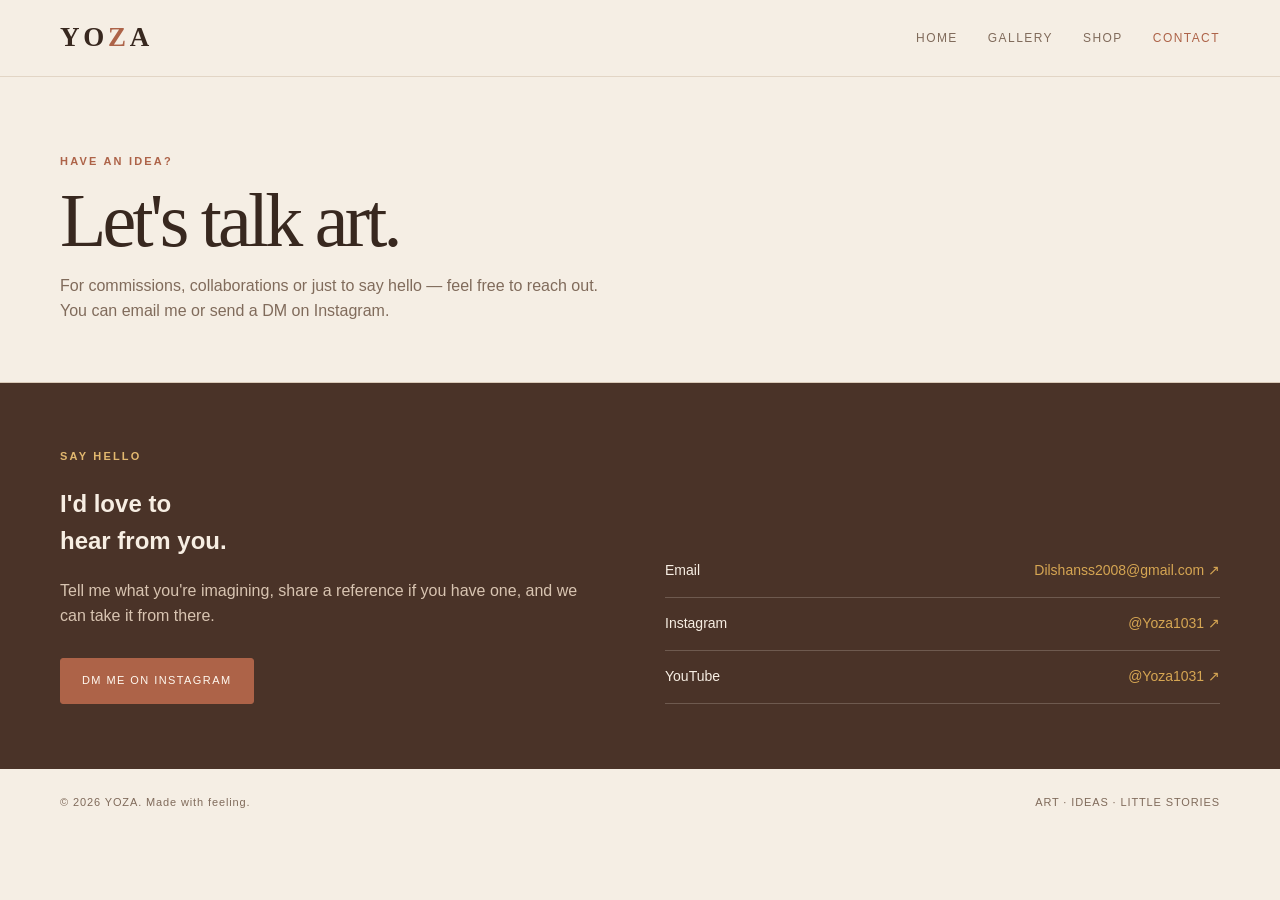
==== contact.html @ f1f0cfca "Add YOZA contact.html page and shared styling" ====
<!doctype html><html lang="en"><head><meta charset="utf-8"><meta name="viewport" content="width=device-width, initial-scale=1"><meta name="theme-color" content="#f5eee4"><meta name="description" content="Contact YOZA for commissions, collaborations and art enquiries."><title>Contact — YOZA</title><link rel="stylesheet" href="style.css"></head><body><header class="topbar"><div class="wrap nav"><a class="logo" href="index.html">YO<span>Z</span>A</a><button class="menu" id="menu" aria-label="Toggle menu">MENU</button><nav class="links" id="links"><a href="index.html">Home</a><a href="gallery.html">Gallery</a><a href="shop.html">Shop</a><a href="contact.html" aria-current="page">Contact</a></nav></div></header><main><section class="page-hero"><div class="wrap"><div class="eyebrow">Have an idea?</div><h1>Let's talk art.</h1><p>For commissions, collaborations or just to say hello — feel free to reach out. You can email me or send a DM on Instagram.</p></div></section><section class="contact-page"><div class="wrap contact-grid"><div><div class="eyebrow">Say hello</div><h2>I'd love to<br>hear from you.</h2><p>Tell me what you're imagining, share a reference if you have one, and we can take it from there.</p><div class="actions"><a class="btn" href="https://instagram.com/Yoza1031" target="_blank" rel="noopener">DM me on Instagram</a></div></div><div class="contact-links"><a href="mailto:Dilshanss2008@gmail.com">Email <span>Dilshanss2008@gmail.com ↗</span></a><a href="https://instagram.com/Yoza1031" target="_blank" rel="noopener">Instagram <span>@Yoza1031 ↗</span></a><a href="https://youtube.com/@Yoza1031" target="_blank" rel="noopener">YouTube <span>@Yoza1031 ↗</span></a></div></div></section></main><footer><div class="wrap footer-row"><span>© <span class="year"></span> YOZA. Made with feeling.</span><span>ART · IDEAS · LITTLE STORIES</span></div></footer><script>const menu=document.getElementById('menu'),links=document.getElementById('links');if(menu&&links){menu.addEventListener('click',()=>links.classList.toggle('open'));links.querySelectorAll('a').forEach(a=>a.addEventListener('click',()=>links.classList.remove('open')))}document.querySelectorAll('.year').forEach(el=>el.textContent=new Date().getFullYear());</script></body></html>
---- style.css ----
:root{--paper:#f5eee4;--paper2:#eee2d2;--ink:#38281f;--muted:#806b5b;--terra:#ad6348;--terra2:#854832;--honey:#d6a653;--line:#d9c9b7;--white:#fffaf3;--serif:Georgia,'Times New Roman',serif;--sans:Arial,Helvetica,sans-serif}
*{box-sizing:border-box}html{scroll-behavior:smooth}body{margin:0;background:var(--paper);color:var(--ink);font-family:var(--sans);line-height:1.55}a{color:inherit;text-decoration:none}.wrap{width:min(1160px,calc(100% - 48px));margin:auto}.topbar{position:sticky;top:0;z-index:10;background:rgba(245,238,228,.9);backdrop-filter:blur(14px);border-bottom:1px solid rgba(217,201,183,.7)}.nav{height:76px;display:flex;align-items:center;justify-content:space-between}.logo{font-family:var(--serif);font-size:27px;letter-spacing:.14em;font-weight:bold}.logo span{color:var(--terra)}.links{display:flex;gap:30px;font-size:12px;letter-spacing:.12em;text-transform:uppercase;color:var(--muted)}.links a:hover,.links a[aria-current="page"]{color:var(--terra)}.menu{display:none;background:none;border:1px solid var(--line);padding:8px 12px;border-radius:30px;color:var(--ink)}
.hero{min-height:650px;display:grid;grid-template-columns:1.05fr .95fr;align-items:center;gap:6%;padding:72px 0 86px}.eyebrow{font-size:11px;letter-spacing:.2em;text-transform:uppercase;color:var(--terra);font-weight:bold}.hero h1{font-family:var(--serif);font-weight:400;font-size:clamp(56px,7vw,94px);line-height:.98;letter-spacing:-.055em;margin:22px 0}.hero h1 em{font-weight:400;color:var(--terra)}.hero p{max-width:440px;color:var(--muted);font-size:16px}.actions{display:flex;gap:12px;flex-wrap:wrap;margin-top:30px}.btn{display:inline-flex;align-items:center;justify-content:center;padding:13px 21px;border-radius:3px;background:var(--terra);color:#fff8ef;font-size:11px;letter-spacing:.13em;text-transform:uppercase;border:1px solid var(--terra);transition:.2s}.btn:hover{background:var(--terra2);transform:translateY(-2px)}.btn.secondary{background:transparent;color:var(--ink);border-color:var(--line)}.btn.secondary:hover{border-color:var(--terra);color:var(--terra)}.hero-art{min-height:480px;position:relative;display:grid;place-items:center}.art-frame{width:min(100%,440px);aspect-ratio:4/5;background:var(--paper2);border:1px solid var(--line);padding:14px;position:relative;transform:rotate(2deg)}.art-inner{height:100%;background:linear-gradient(145deg,#d9b99a 0%,#bd795b 48%,#704a3c 100%);position:relative;overflow:hidden;display:grid;place-items:center}.art-inner:before{content:"";position:absolute;width:67%;height:82%;border-radius:48% 48% 42% 42%;background:#e6c6a5;top:12%;left:17%;transform:rotate(-8deg);box-shadow:inset -22px -5px 0 #c58e70}.art-inner:after{content:"";position:absolute;width:70%;height:35%;background:#70483a;bottom:-8%;left:15%;border-radius:50% 50% 0 0}.sun{position:absolute;width:115px;height:115px;border-radius:50%;background:#e7bd6c;right:10%;top:9%;mix-blend-mode:soft-light}.art-caption{position:absolute;bottom:26px;left:28px;color:#fff5e8;z-index:2;font-family:var(--serif);font-size:27px}.stamp{position:absolute;right:-18px;bottom:42px;background:var(--honey);color:#4b3427;width:104px;height:104px;border-radius:50%;display:grid;place-items:center;text-align:center;font-family:var(--serif);font-size:16px;line-height:1.1;transform:rotate(9deg);border:5px solid var(--paper)}
.section{padding:94px 0;border-top:1px solid var(--line)}.section-head{display:flex;justify-content:space-between;align-items:end;gap:24px;margin-bottom:34px}.section h2{font:400 clamp(38px,5vw,58px)/1.05 var(--serif);letter-spacing:-.04em;margin:12px 0 0}.section-intro{max-width:390px;color:var(--muted);font-size:14px}.feature-grid{display:grid;grid-template-columns:1.1fr .9fr;gap:18px}.feature{min-height:300px;background:var(--paper2);border:1px solid var(--line);padding:28px;display:flex;flex-direction:column;justify-content:space-between}.feature:first-child{background:#e5cdb5}.feature .big{font:400 42px/1.05 var(--serif);max-width:360px}.feature small{color:var(--terra);letter-spacing:.15em;text-transform:uppercase;font-size:10px}.feature p{max-width:370px;color:var(--muted);font-size:14px}
.gallery-grid{display:grid;grid-template-columns:repeat(3,1fr);gap:18px}.gallery-card{background:var(--white);border:1px solid var(--line);padding:10px}.gallery-image{aspect-ratio:4/5;background:#eee3d6;border:1px dashed #cbb7a3;display:grid;place-items:center;text-align:center;color:#a28c78;padding:20px}.gallery-image span{font:italic 22px var(--serif)}.gallery-image small{display:block;font:10px var(--sans);letter-spacing:.12em;text-transform:uppercase;margin-top:8px}.gallery-meta{display:flex;justify-content:space-between;padding:13px 3px 3px;font-size:12px}.gallery-meta span:last-child{color:var(--muted)}
.shop-grid{display:grid;grid-template-columns:repeat(2,1fr);gap:14px}.service{border:1px solid var(--line);background:rgba(255,250,243,.55);padding:26px;min-height:210px;display:flex;flex-direction:column;justify-content:space-between;transition:.2s}.service:hover{background:var(--white);transform:translateY(-3px);border-color:#c39b7b}.service-top{display:flex;justify-content:space-between;color:var(--terra);font-size:11px;letter-spacing:.14em}.service h3{font:400 29px var(--serif);margin:22px 0 8px}.service p{font-size:13px;color:var(--muted);max-width:440px;margin:0}.note{margin-top:22px;padding:18px 20px;background:var(--paper2);border-left:3px solid var(--honey);color:var(--muted);font-size:13px}
.contact{background:#4a3328;color:#f7eee3;padding:88px 0}.contact .eyebrow{color:#e2b86f}.contact h2{font:400 clamp(45px,6vw,72px)/1 var(--serif);letter-spacing:-.04em;margin:15px 0 20px}.contact p{color:#d8c4b1;max-width:480px}.contact-grid{display:grid;grid-template-columns:1fr 1fr;gap:50px;align-items:end}.contact-links{display:grid;gap:0}.contact-links a{padding:15px 0;border-bottom:1px solid rgba(255,245,232,.2);display:flex;justify-content:space-between;color:#f7eee3;font-size:14px}.contact-links a span{color:#d6a653}.contact-links a:hover{color:#e8c27b}
footer{padding:25px 0;color:var(--muted);font-size:11px;letter-spacing:.08em}.footer-row{display:flex;justify-content:space-between;gap:16px}
.hero .intro-lines h1{font-size:clamp(38px,5vw,58px);line-height:1;letter-spacing:-.04em;margin:0;font-weight:400}.hero .intro-lines p{font-family:var(--serif);font-size:clamp(38px,5vw,58px);line-height:1;letter-spacing:-.04em;color:var(--ink);max-width:none;margin:6px 0 0}@media(max-width:760px){.wrap{width:min(100% - 32px,560px)}.nav{height:66px}.menu{display:block}.links{display:none;position:absolute;top:66px;left:0;right:0;background:var(--paper);padding:20px 24px 24px;border-bottom:1px solid var(--line);flex-direction:column;gap:18px}.links.open{display:flex}.hero{grid-template-columns:1fr;padding:58px 0 70px;gap:28px}.hero-art{min-height:390px}.art-frame{width:min(82%,360px)}.stamp{right:0}.section{padding:70px 0}.section-head{display:block}.section-intro{margin-top:15px}.feature-grid,.contact-grid{grid-template-columns:1fr}.feature{min-height:250px}.gallery-grid{grid-template-columns:repeat(2,1fr);gap:10px}.shop-grid{grid-template-columns:1fr}.contact-grid{gap:30px}.footer-row{flex-direction:column}}
@media(max-width:420px){.gallery-grid{grid-template-columns:1fr 1fr}.gallery-meta{font-size:10px}.hero h1{font-size:57px}}

.page-hero{padding:76px 0 42px;border-bottom:1px solid var(--line)}.page-hero h1{font:400 clamp(48px,7vw,76px)/1 var(--serif);letter-spacing:-.05em;margin:12px 0}.page-hero p{max-width:560px;color:var(--muted)}.page-content{padding:48px 0 100px}.gallery-image img{width:100%;height:100%;object-fit:cover;display:block}.contact-page{background:#4a3328;color:#f7eee3;padding:65px 0}.contact-page .eyebrow{color:#e2b86f}.contact-page p{color:#d8c4b1;max-width:520px}.contact-page .contact-links a{color:#f7eee3}.contact-page .contact-links a span{color:#d6a653}.home-about{padding:70px 0 95px}.home-about .section-head{margin-bottom:24px}.home-about .feature{min-height:270px}@media(max-width:760px){.page-hero{padding:55px 0 30px}.page-content{padding:32px 0 70px}}
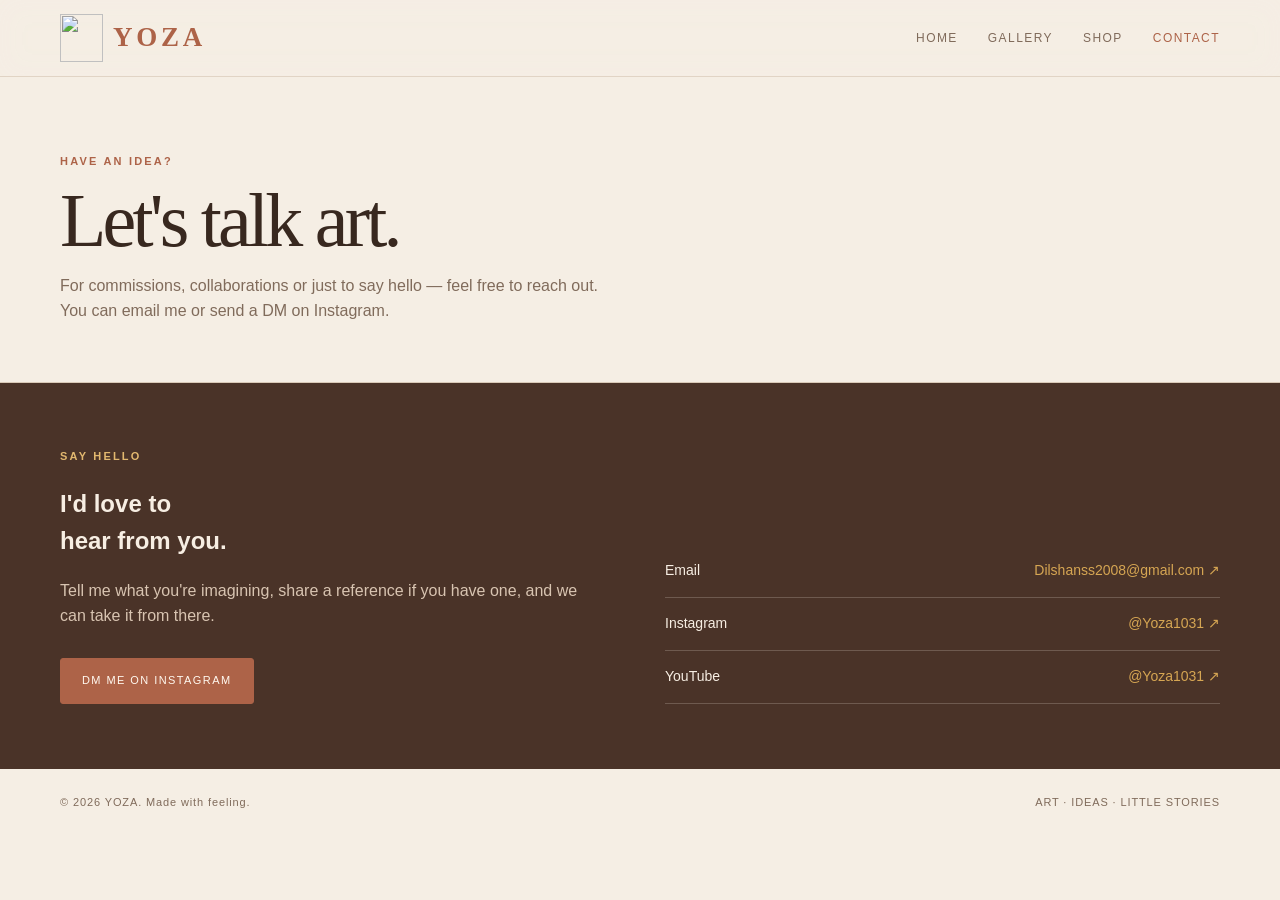
==== commit 8d701555: "Add OC brand mark to contact header" ====
--- a/contact.html
+++ b/contact.html
@@ -1 +1 @@
-<!doctype html><html lang="en"><head><meta charset="utf-8"><meta name="viewport" content="width=device-width, initial-scale=1"><meta name="theme-color" content="#f5eee4"><meta name="description" content="Contact YOZA for commissions, collaborations and art enquiries."><title>Contact — YOZA</title><link rel="stylesheet" href="style.css"></head><body><header class="topbar"><div class="wrap nav"><a class="logo" href="index.html">YO<span>Z</span>A</a><button class="menu" id="menu" aria-label="Toggle menu">MENU</button><nav class="links" id="links"><a href="index.html">Home</a><a href="gallery.html">Gallery</a><a href="shop.html">Shop</a><a href="contact.html" aria-current="page">Contact</a></nav></div></header><main><section class="page-hero"><div class="wrap"><div class="eyebrow">Have an idea?</div><h1>Let's talk art.</h1><p>For commissions, collaborations or just to say hello — feel free to reach out. You can email me or send a DM on Instagram.</p></div></section><section class="contact-page"><div class="wrap contact-grid"><div><div class="eyebrow">Say hello</div><h2>I'd love to<br>hear from you.</h2><p>Tell me what you're imagining, share a reference if you have one, and we can take it from there.</p><div class="actions"><a class="btn" href="https://instagram.com/Yoza1031" target="_blank" rel="noopener">DM me on Instagram</a></div></div><div class="contact-links"><a href="mailto:Dilshanss2008@gmail.com">Email <span>Dilshanss2008@gmail.com ↗</span></a><a href="https://instagram.com/Yoza1031" target="_blank" rel="noopener">Instagram <span>@Yoza1031 ↗</span></a><a href="https://youtube.com/@Yoza1031" target="_blank" rel="noopener">YouTube <span>@Yoza1031 ↗</span></a></div></div></section></main><footer><div class="wrap footer-row"><span>© <span class="year"></span> YOZA. Made with feeling.</span><span>ART · IDEAS · LITTLE STORIES</span></div></footer><script>const menu=document.getElementById('menu'),links=document.getElementById('links');if(menu&&links){menu.addEventListener('click',()=>links.classList.toggle('open'));links.querySelectorAll('a').forEach(a=>a.addEventListener('click',()=>links.classList.remove('open')))}document.querySelectorAll('.year').forEach(el=>el.textContent=new Date().getFullYear());</script></body></html>+<!doctype html><html lang="en"><head><meta charset="utf-8"><meta name="viewport" content="width=device-width, initial-scale=1"><meta name="theme-color" content="#f5eee4"><meta name="description" content="Contact YOZA for commissions, collaborations and art enquiries."><title>Contact — YOZA</title><link rel="stylesheet" href="style.css"></head><body><header class="topbar"><div class="wrap nav"><a class="logo brand" href="index.html"><img class="brand-oc" src="images/yoza-oc.png" alt=""><span>YO<span>Z</span>A</span></a><button class="menu" id="menu" aria-label="Toggle menu">MENU</button><nav class="links" id="links"><a href="index.html">Home</a><a href="gallery.html">Gallery</a><a href="shop.html">Shop</a><a href="contact.html" aria-current="page">Contact</a></nav></div></header><main><section class="page-hero"><div class="wrap"><div class="eyebrow">Have an idea?</div><h1>Let's talk art.</h1><p>For commissions, collaborations or just to say hello — feel free to reach out. You can email me or send a DM on Instagram.</p></div></section><section class="contact-page"><div class="wrap contact-grid"><div><div class="eyebrow">Say hello</div><h2>I'd love to<br>hear from you.</h2><p>Tell me what you're imagining, share a reference if you have one, and we can take it from there.</p><div class="actions"><a class="btn" href="https://instagram.com/Yoza1031" target="_blank" rel="noopener">DM me on Instagram</a></div></div><div class="contact-links"><a href="mailto:Dilshanss2008@gmail.com">Email <span>Dilshanss2008@gmail.com ↗</span></a><a href="https://instagram.com/Yoza1031" target="_blank" rel="noopener">Instagram <span>@Yoza1031 ↗</span></a><a href="https://youtube.com/@Yoza1031" target="_blank" rel="noopener">YouTube <span>@Yoza1031 ↗</span></a></div></div></section></main><footer><div class="wrap footer-row"><span>© <span class="year"></span> YOZA. Made with feeling.</span><span>ART · IDEAS · LITTLE STORIES</span></div></footer><script>const menu=document.getElementById('menu'),links=document.getElementById('links');if(menu&&links){menu.addEventListener('click',()=>links.classList.toggle('open'));links.querySelectorAll('a').forEach(a=>a.addEventListener('click',()=>links.classList.remove('open')))}document.querySelectorAll('.year').forEach(el=>el.textContent=new Date().getFullYear());</script></body></html>
--- a/style.css
+++ b/style.css
@@ -10,4 +10,24 @@
 .hero .intro-lines h1{font-size:clamp(38px,5vw,58px);line-height:1;letter-spacing:-.04em;margin:0;font-weight:400}.hero .intro-lines p{font-family:var(--serif);font-size:clamp(38px,5vw,58px);line-height:1;letter-spacing:-.04em;color:var(--ink);max-width:none;margin:6px 0 0}@media(max-width:760px){.wrap{width:min(100% - 32px,560px)}.nav{height:66px}.menu{display:block}.links{display:none;position:absolute;top:66px;left:0;right:0;background:var(--paper);padding:20px 24px 24px;border-bottom:1px solid var(--line);flex-direction:column;gap:18px}.links.open{display:flex}.hero{grid-template-columns:1fr;padding:58px 0 70px;gap:28px}.hero-art{min-height:390px}.art-frame{width:min(82%,360px)}.stamp{right:0}.section{padding:70px 0}.section-head{display:block}.section-intro{margin-top:15px}.feature-grid,.contact-grid{grid-template-columns:1fr}.feature{min-height:250px}.gallery-grid{grid-template-columns:repeat(2,1fr);gap:10px}.shop-grid{grid-template-columns:1fr}.contact-grid{gap:30px}.footer-row{flex-direction:column}}
 @media(max-width:420px){.gallery-grid{grid-template-columns:1fr 1fr}.gallery-meta{font-size:10px}.hero h1{font-size:57px}}
 
-.page-hero{padding:76px 0 42px;border-bottom:1px solid var(--line)}.page-hero h1{font:400 clamp(48px,7vw,76px)/1 var(--serif);letter-spacing:-.05em;margin:12px 0}.page-hero p{max-width:560px;color:var(--muted)}.page-content{padding:48px 0 100px}.gallery-image img{width:100%;height:100%;object-fit:cover;display:block}.contact-page{background:#4a3328;color:#f7eee3;padding:65px 0}.contact-page .eyebrow{color:#e2b86f}.contact-page p{color:#d8c4b1;max-width:520px}.contact-page .contact-links a{color:#f7eee3}.contact-page .contact-links a span{color:#d6a653}.home-about{padding:70px 0 95px}.home-about .section-head{margin-bottom:24px}.home-about .feature{min-height:270px}@media(max-width:760px){.page-hero{padding:55px 0 30px}.page-content{padding:32px 0 70px}}+.page-hero{padding:76px 0 42px;border-bottom:1px solid var(--line)}.page-hero h1{font:400 clamp(48px,7vw,76px)/1 var(--serif);letter-spacing:-.05em;margin:12px 0}.page-hero p{max-width:560px;color:var(--muted)}.page-content{padding:48px 0 100px}.gallery-image img{width:100%;height:100%;object-fit:cover;display:block}.contact-page{background:#4a3328;color:#f7eee3;padding:65px 0}.contact-page .eyebrow{color:#e2b86f}.contact-page p{color:#d8c4b1;max-width:520px}.contact-page .contact-links a{color:#f7eee3}.contact-page .contact-links a span{color:#d6a653}.home-about{padding:70px 0 95px}.home-about .section-head{margin-bottom:24px}.home-about .feature{min-height:270px}@media(max-width:760px){.page-hero{padding:55px 0 30px}.page-content{padding:32px 0 70px}}
+/* YOZA finishing touches */
+body{position:relative;isolation:isolate}
+body:before{content:"";position:fixed;inset:0;z-index:-2;pointer-events:none;background:url("images/yoza-meadow.jpg") center 42%/cover no-repeat;opacity:.25;mix-blend-mode:multiply}
+body:after{content:"";position:fixed;inset:0;z-index:-1;pointer-events:none;background:rgba(245,238,228,.48)}
+.topbar{background:rgba(245,238,228,.84)}
+.brand{display:inline-flex;align-items:center;gap:10px}
+.brand-oc{width:43px;height:48px;object-fit:contain;object-position:center bottom;display:block}
+.logo{display:inline-flex;align-items:center}
+.hero{grid-template-columns:1fr;min-height:540px}
+.hero-art{display:none}
+.faq{margin-top:72px;padding-top:42px;border-top:1px solid var(--line)}
+.faq h2{font:400 clamp(36px,5vw,52px)/1.05 var(--serif);margin:10px 0 24px}
+.faq-list{border-top:1px solid var(--line)}
+.faq-item{border-bottom:1px solid var(--line)}
+.faq-item summary{cursor:pointer;list-style:none;padding:20px 38px 20px 0;position:relative;font:400 21px var(--serif)}
+.faq-item summary::-webkit-details-marker{display:none}
+.faq-item summary:after{content:"+";position:absolute;right:4px;top:16px;color:var(--terra);font:24px var(--sans)}
+.faq-item[open] summary:after{content:"−"}
+.faq-item p{max-width:680px;margin:0;padding:0 24px 20px 0;color:var(--muted);font-size:14px}
+@media(max-width:760px){.brand-oc{width:36px;height:42px}.hero{min-height:auto;padding:80px 0 90px}.faq{margin-top:52px}}
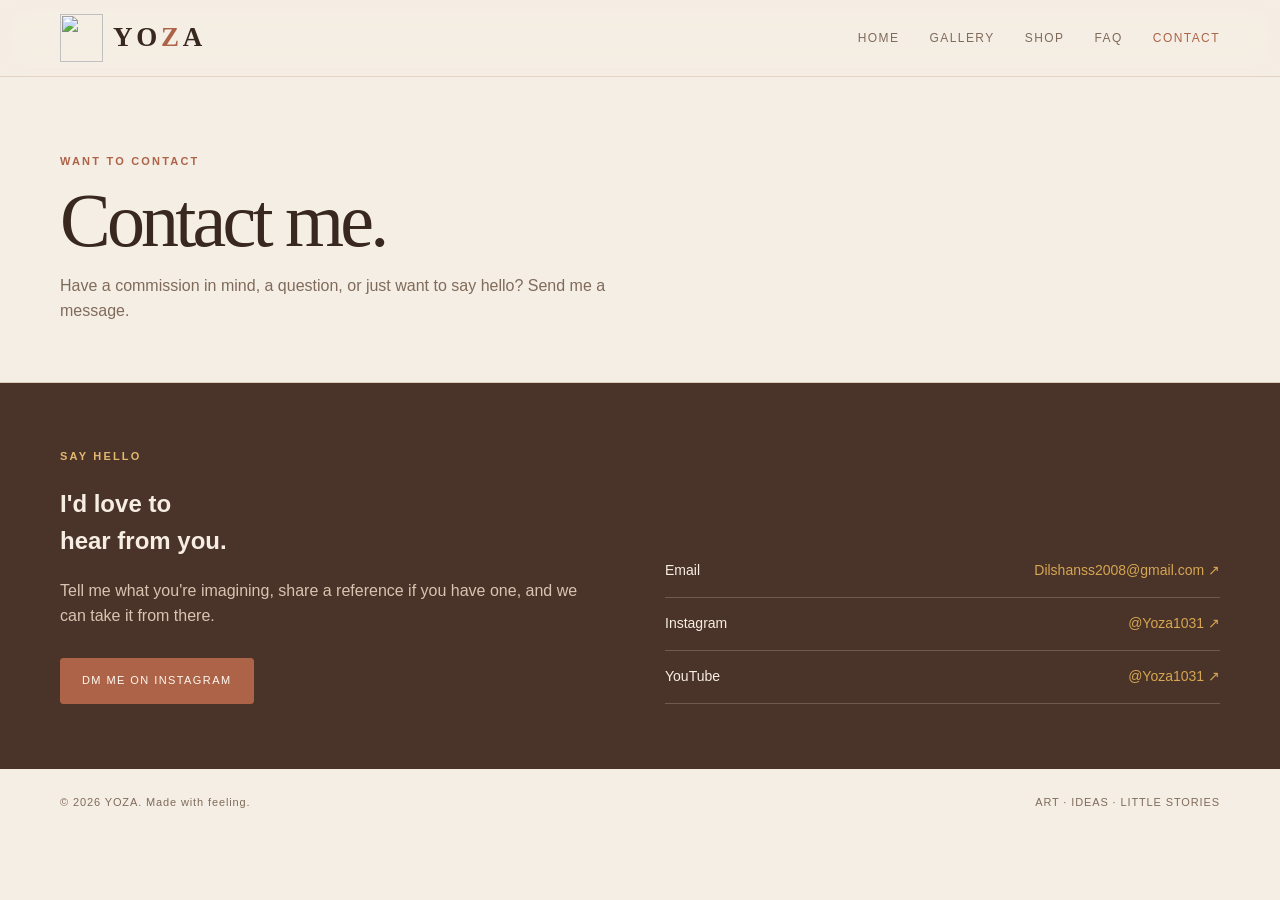
==== commit 6c49f25a: "Add contact enquiry form" ====
--- a/contact.html
+++ b/contact.html
@@ -1 +1 @@
-<!doctype html><html lang="en"><head><meta charset="utf-8"><meta name="viewport" content="width=device-width, initial-scale=1"><meta name="theme-color" content="#f5eee4"><meta name="description" content="Contact YOZA for commissions, collaborations and art enquiries."><title>Contact — YOZA</title><link rel="stylesheet" href="style.css"></head><body><header class="topbar"><div class="wrap nav"><a class="logo brand" href="index.html"><img class="brand-oc" src="images/yoza-oc.png" alt=""><span>YO<span>Z</span>A</span></a><button class="menu" id="menu" aria-label="Toggle menu">MENU</button><nav class="links" id="links"><a href="index.html">Home</a><a href="gallery.html">Gallery</a><a href="shop.html">Shop</a><a href="contact.html" aria-current="page">Contact</a></nav></div></header><main><section class="page-hero"><div class="wrap"><div class="eyebrow">Have an idea?</div><h1>Let's talk art.</h1><p>For commissions, collaborations or just to say hello — feel free to reach out. You can email me or send a DM on Instagram.</p></div></section><section class="contact-page"><div class="wrap contact-grid"><div><div class="eyebrow">Say hello</div><h2>I'd love to<br>hear from you.</h2><p>Tell me what you're imagining, share a reference if you have one, and we can take it from there.</p><div class="actions"><a class="btn" href="https://instagram.com/Yoza1031" target="_blank" rel="noopener">DM me on Instagram</a></div></div><div class="contact-links"><a href="mailto:Dilshanss2008@gmail.com">Email <span>Dilshanss2008@gmail.com ↗</span></a><a href="https://instagram.com/Yoza1031" target="_blank" rel="noopener">Instagram <span>@Yoza1031 ↗</span></a><a href="https://youtube.com/@Yoza1031" target="_blank" rel="noopener">YouTube <span>@Yoza1031 ↗</span></a></div></div></section></main><footer><div class="wrap footer-row"><span>© <span class="year"></span> YOZA. Made with feeling.</span><span>ART · IDEAS · LITTLE STORIES</span></div></footer><script>const menu=document.getElementById('menu'),links=document.getElementById('links');if(menu&&links){menu.addEventListener('click',()=>links.classList.toggle('open'));links.querySelectorAll('a').forEach(a=>a.addEventListener('click',()=>links.classList.remove('open')))}document.querySelectorAll('.year').forEach(el=>el.textContent=new Date().getFullYear());</script></body></html>+<!doctype html><html lang="en"><head><meta charset="utf-8"><meta name="viewport" content="width=device-width, initial-scale=1"><meta name="theme-color" content="#f5eee4"><meta name="description" content="Contact YOZA for commissions, collaborations and art enquiries."><title>Contact — YOZA</title><link rel="stylesheet" href="style.css"></head><body><header class="topbar"><div class="wrap nav"><a class="logo brand" href="index.html"><img class="brand-oc" src="images/yoza-oc.png" alt=""><span>YO<span>Z</span>A</span></a><button class="menu" id="menu" aria-label="Toggle menu">MENU</button><nav class="links" id="links"><a href="index.html">Home</a><a href="gallery.html">Gallery</a><a href="shop.html">Shop</a><a href="faq.html">FAQ</a><a href="contact.html" aria-current="page">Contact</a></nav></div></header><main><section class="page-hero"><div class="wrap"><div class="eyebrow">Want to contact</div><h1>Contact me.</h1><p>Have a commission in mind, a question, or just want to say hello? Send me a message.</p></div></section><section class="contact-page"><div class="wrap contact-grid"><div><div class="eyebrow">Say hello</div><h2>I'd love to<br>hear from you.</h2><p>Tell me what you're imagining, share a reference if you have one, and we can take it from there.</p><div class="actions"><a class="btn" href="https://instagram.com/Yoza1031" target="_blank" rel="noopener">DM me on Instagram</a></div></div><div class="contact-links"><a href="mailto:Dilshanss2008@gmail.com">Email <span>Dilshanss2008@gmail.com ↗</span></a><a href="https://instagram.com/Yoza1031" target="_blank" rel="noopener">Instagram <span>@Yoza1031 ↗</span></a><a href="https://youtube.com/@Yoza1031" target="_blank" rel="noopener">YouTube <span>@Yoza1031 ↗</span></a></div></div></section></main><footer><div class="wrap footer-row"><span>© <span class="year"></span> YOZA. Made with feeling.</span><span>ART · IDEAS · LITTLE STORIES</span></div></footer><script>const menu=document.getElementById('menu'),links=document.getElementById('links');if(menu&&links){menu.addEventListener('click',()=>links.classList.toggle('open'));links.querySelectorAll('a').forEach(a=>a.addEventListener('click',()=>links.classList.remove('open')))}document.querySelectorAll('.year').forEach(el=>el.textContent=new Date().getFullYear());</script></body></html>
--- a/style.css
+++ b/style.css
@@ -1,6 +1,6 @@
 
 :root{--paper:#f5eee4;--paper2:#eee2d2;--ink:#38281f;--muted:#806b5b;--terra:#ad6348;--terra2:#854832;--honey:#d6a653;--line:#d9c9b7;--white:#fffaf3;--serif:Georgia,'Times New Roman',serif;--sans:Arial,Helvetica,sans-serif}
-*{box-sizing:border-box}html{scroll-behavior:smooth}body{margin:0;background:var(--paper);color:var(--ink);font-family:var(--sans);line-height:1.55}a{color:inherit;text-decoration:none}.wrap{width:min(1160px,calc(100% - 48px));margin:auto}.topbar{position:sticky;top:0;z-index:10;background:rgba(245,238,228,.9);backdrop-filter:blur(14px);border-bottom:1px solid rgba(217,201,183,.7)}.nav{height:76px;display:flex;align-items:center;justify-content:space-between}.logo{font-family:var(--serif);font-size:27px;letter-spacing:.14em;font-weight:bold}.logo span{color:var(--terra)}.links{display:flex;gap:30px;font-size:12px;letter-spacing:.12em;text-transform:uppercase;color:var(--muted)}.links a:hover,.links a[aria-current="page"]{color:var(--terra)}.menu{display:none;background:none;border:1px solid var(--line);padding:8px 12px;border-radius:30px;color:var(--ink)}
+*{box-sizing:border-box}html{scroll-behavior:smooth}body{margin:0;background:var(--paper);color:var(--ink);font-family:var(--sans);line-height:1.55}a{color:inherit;text-decoration:none}.wrap{width:min(1160px,calc(100% - 48px));margin:auto}.topbar{position:sticky;top:0;z-index:10;background:rgba(245,238,228,.9);backdrop-filter:blur(14px);border-bottom:1px solid rgba(217,201,183,.7)}.nav{height:76px;display:flex;align-items:center;justify-content:space-between}.logo{font-family:var(--serif);font-size:27px;letter-spacing:.14em;font-weight:bold}.logo span{color:var(--ink)}.logo span span{color:var(--terra)}.links{display:flex;gap:30px;font-size:12px;letter-spacing:.12em;text-transform:uppercase;color:var(--muted)}.links a:hover,.links a[aria-current="page"]{color:var(--terra)}.menu{display:none;background:none;border:1px solid var(--line);padding:8px 12px;border-radius:30px;color:var(--ink)}
 .hero{min-height:650px;display:grid;grid-template-columns:1.05fr .95fr;align-items:center;gap:6%;padding:72px 0 86px}.eyebrow{font-size:11px;letter-spacing:.2em;text-transform:uppercase;color:var(--terra);font-weight:bold}.hero h1{font-family:var(--serif);font-weight:400;font-size:clamp(56px,7vw,94px);line-height:.98;letter-spacing:-.055em;margin:22px 0}.hero h1 em{font-weight:400;color:var(--terra)}.hero p{max-width:440px;color:var(--muted);font-size:16px}.actions{display:flex;gap:12px;flex-wrap:wrap;margin-top:30px}.btn{display:inline-flex;align-items:center;justify-content:center;padding:13px 21px;border-radius:3px;background:var(--terra);color:#fff8ef;font-size:11px;letter-spacing:.13em;text-transform:uppercase;border:1px solid var(--terra);transition:.2s}.btn:hover{background:var(--terra2);transform:translateY(-2px)}.btn.secondary{background:transparent;color:var(--ink);border-color:var(--line)}.btn.secondary:hover{border-color:var(--terra);color:var(--terra)}.hero-art{min-height:480px;position:relative;display:grid;place-items:center}.art-frame{width:min(100%,440px);aspect-ratio:4/5;background:var(--paper2);border:1px solid var(--line);padding:14px;position:relative;transform:rotate(2deg)}.art-inner{height:100%;background:linear-gradient(145deg,#d9b99a 0%,#bd795b 48%,#704a3c 100%);position:relative;overflow:hidden;display:grid;place-items:center}.art-inner:before{content:"";position:absolute;width:67%;height:82%;border-radius:48% 48% 42% 42%;background:#e6c6a5;top:12%;left:17%;transform:rotate(-8deg);box-shadow:inset -22px -5px 0 #c58e70}.art-inner:after{content:"";position:absolute;width:70%;height:35%;background:#70483a;bottom:-8%;left:15%;border-radius:50% 50% 0 0}.sun{position:absolute;width:115px;height:115px;border-radius:50%;background:#e7bd6c;right:10%;top:9%;mix-blend-mode:soft-light}.art-caption{position:absolute;bottom:26px;left:28px;color:#fff5e8;z-index:2;font-family:var(--serif);font-size:27px}.stamp{position:absolute;right:-18px;bottom:42px;background:var(--honey);color:#4b3427;width:104px;height:104px;border-radius:50%;display:grid;place-items:center;text-align:center;font-family:var(--serif);font-size:16px;line-height:1.1;transform:rotate(9deg);border:5px solid var(--paper)}
 .section{padding:94px 0;border-top:1px solid var(--line)}.section-head{display:flex;justify-content:space-between;align-items:end;gap:24px;margin-bottom:34px}.section h2{font:400 clamp(38px,5vw,58px)/1.05 var(--serif);letter-spacing:-.04em;margin:12px 0 0}.section-intro{max-width:390px;color:var(--muted);font-size:14px}.feature-grid{display:grid;grid-template-columns:1.1fr .9fr;gap:18px}.feature{min-height:300px;background:var(--paper2);border:1px solid var(--line);padding:28px;display:flex;flex-direction:column;justify-content:space-between}.feature:first-child{background:#e5cdb5}.feature .big{font:400 42px/1.05 var(--serif);max-width:360px}.feature small{color:var(--terra);letter-spacing:.15em;text-transform:uppercase;font-size:10px}.feature p{max-width:370px;color:var(--muted);font-size:14px}
 .gallery-grid{display:grid;grid-template-columns:repeat(3,1fr);gap:18px}.gallery-card{background:var(--white);border:1px solid var(--line);padding:10px}.gallery-image{aspect-ratio:4/5;background:#eee3d6;border:1px dashed #cbb7a3;display:grid;place-items:center;text-align:center;color:#a28c78;padding:20px}.gallery-image span{font:italic 22px var(--serif)}.gallery-image small{display:block;font:10px var(--sans);letter-spacing:.12em;text-transform:uppercase;margin-top:8px}.gallery-meta{display:flex;justify-content:space-between;padding:13px 3px 3px;font-size:12px}.gallery-meta span:last-child{color:var(--muted)}
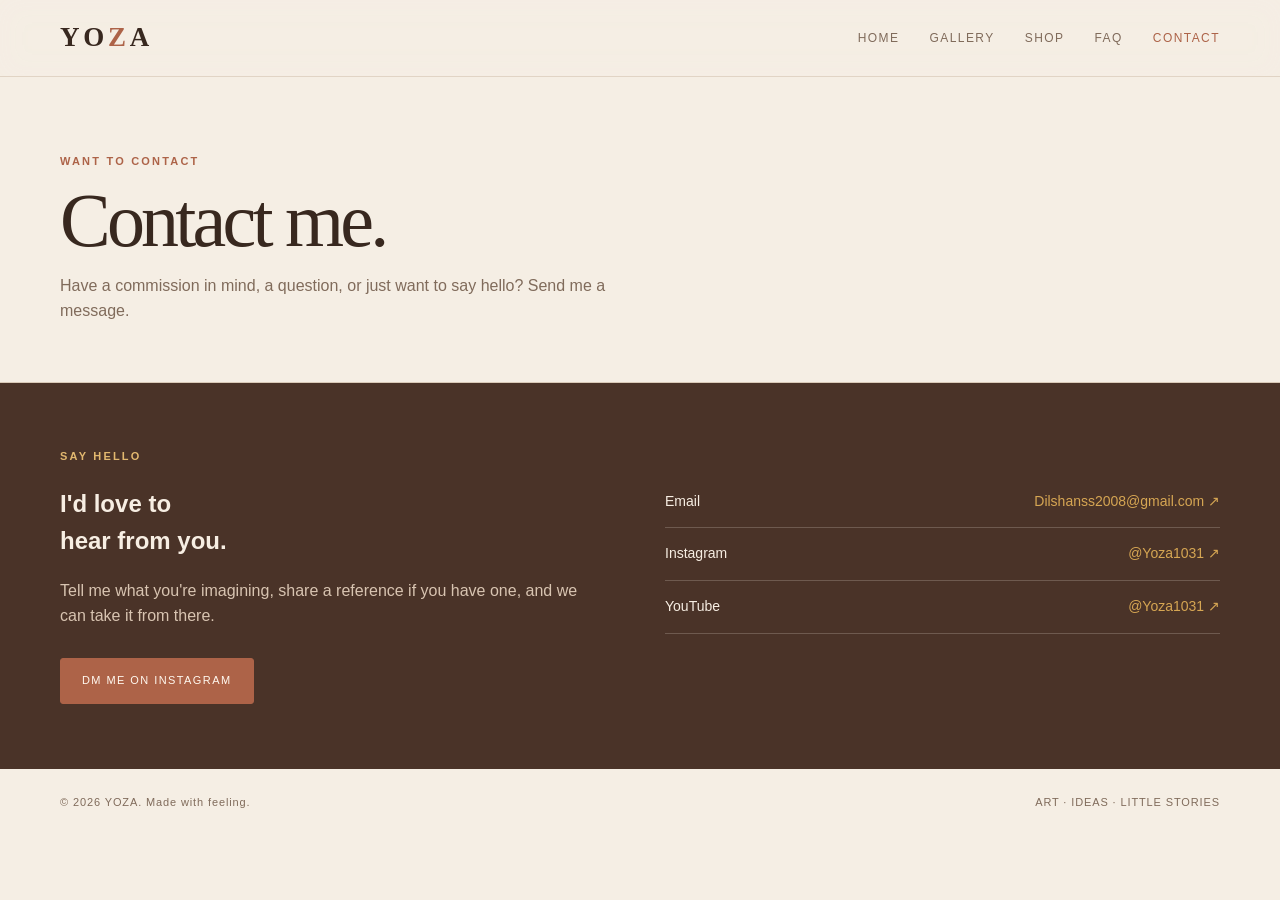
==== commit 73a22eba: "Keep the YOZA text logo clean without missing image asset" ====
--- a/contact.html
+++ b/contact.html
@@ -1 +1 @@
-<!doctype html><html lang="en"><head><meta charset="utf-8"><meta name="viewport" content="width=device-width, initial-scale=1"><meta name="theme-color" content="#f5eee4"><meta name="description" content="Contact YOZA for commissions, collaborations and art enquiries."><title>Contact — YOZA</title><link rel="stylesheet" href="style.css"></head><body><header class="topbar"><div class="wrap nav"><a class="logo brand" href="index.html"><img class="brand-oc" src="images/yoza-oc.png" alt=""><span>YO<span>Z</span>A</span></a><button class="menu" id="menu" aria-label="Toggle menu">MENU</button><nav class="links" id="links"><a href="index.html">Home</a><a href="gallery.html">Gallery</a><a href="shop.html">Shop</a><a href="faq.html">FAQ</a><a href="contact.html" aria-current="page">Contact</a></nav></div></header><main><section class="page-hero"><div class="wrap"><div class="eyebrow">Want to contact</div><h1>Contact me.</h1><p>Have a commission in mind, a question, or just want to say hello? Send me a message.</p></div></section><section class="contact-page"><div class="wrap contact-grid"><div><div class="eyebrow">Say hello</div><h2>I'd love to<br>hear from you.</h2><p>Tell me what you're imagining, share a reference if you have one, and we can take it from there.</p><div class="actions"><a class="btn" href="https://instagram.com/Yoza1031" target="_blank" rel="noopener">DM me on Instagram</a></div></div><div class="contact-links"><a href="mailto:Dilshanss2008@gmail.com">Email <span>Dilshanss2008@gmail.com ↗</span></a><a href="https://instagram.com/Yoza1031" target="_blank" rel="noopener">Instagram <span>@Yoza1031 ↗</span></a><a href="https://youtube.com/@Yoza1031" target="_blank" rel="noopener">YouTube <span>@Yoza1031 ↗</span></a></div></div></section></main><footer><div class="wrap footer-row"><span>© <span class="year"></span> YOZA. Made with feeling.</span><span>ART · IDEAS · LITTLE STORIES</span></div></footer><script>const menu=document.getElementById('menu'),links=document.getElementById('links');if(menu&&links){menu.addEventListener('click',()=>links.classList.toggle('open'));links.querySelectorAll('a').forEach(a=>a.addEventListener('click',()=>links.classList.remove('open')))}document.querySelectorAll('.year').forEach(el=>el.textContent=new Date().getFullYear());</script></body></html>+<!doctype html><html lang="en"><head><meta charset="utf-8"><meta name="viewport" content="width=device-width, initial-scale=1"><meta name="theme-color" content="#f5eee4"><meta name="description" content="Contact YOZA for commissions, collaborations and art enquiries."><title>Contact — YOZA</title><link rel="stylesheet" href="style.css"></head><body><header class="topbar"><div class="wrap nav"><a class="logo brand" href="index.html"><span>YO<span>Z</span>A</span></a><button class="menu" id="menu" aria-label="Toggle menu">MENU</button><nav class="links" id="links"><a href="index.html">Home</a><a href="gallery.html">Gallery</a><a href="shop.html">Shop</a><a href="faq.html">FAQ</a><a href="contact.html" aria-current="page">Contact</a></nav></div></header><main><section class="page-hero"><div class="wrap"><div class="eyebrow">Want to contact</div><h1>Contact me.</h1><p>Have a commission in mind, a question, or just want to say hello? Send me a message.</p></div></section><section class="contact-page"><div class="wrap contact-grid"><div><div class="eyebrow">Say hello</div><h2>I'd love to<br>hear from you.</h2><p>Tell me what you're imagining, share a reference if you have one, and we can take it from there.</p><div class="actions"><a class="btn" href="https://instagram.com/Yoza1031" target="_blank" rel="noopener">DM me on Instagram</a></div></div><div class="contact-links"><a href="mailto:Dilshanss2008@gmail.com">Email <span>Dilshanss2008@gmail.com ↗</span></a><a href="https://instagram.com/Yoza1031" target="_blank" rel="noopener">Instagram <span>@Yoza1031 ↗</span></a><a href="https://youtube.com/@Yoza1031" target="_blank" rel="noopener">YouTube <span>@Yoza1031 ↗</span></a></div></div></section></main><footer><div class="wrap footer-row"><span>© <span class="year"></span> YOZA. Made with feeling.</span><span>ART · IDEAS · LITTLE STORIES</span></div></footer><script>const menu=document.getElementById('menu'),links=document.getElementById('links');if(menu&&links){menu.addEventListener('click',()=>links.classList.toggle('open'));links.querySelectorAll('a').forEach(a=>a.addEventListener('click',()=>links.classList.remove('open')))}document.querySelectorAll('.year').forEach(el=>el.textContent=new Date().getFullYear());</script></body></html>
--- a/style.css
+++ b/style.css
@@ -31,3 +31,24 @@
 .faq-item[open] summary:after{content:"−"}
 .faq-item p{max-width:680px;margin:0;padding:0 24px 20px 0;color:var(--muted);font-size:14px}
 @media(max-width:760px){.brand-oc{width:36px;height:42px}.hero{min-height:auto;padding:80px 0 90px}.faq{margin-top:52px}}
+
+/* Contact form and FAQ page */
+.contact-form{display:grid;gap:10px;padding:26px;background:rgba(255,250,243,.07);border:1px solid rgba(255,245,232,.2)}
+.contact-form label{font-size:11px;letter-spacing:.12em;text-transform:uppercase;color:#e2b86f;margin-top:5px}
+.contact-form input,.contact-form select,.contact-form textarea{width:100%;font:14px Arial,sans-serif;color:#f7eee3;background:rgba(255,250,243,.08);border:1px solid rgba(255,245,232,.25);border-radius:2px;padding:13px;outline:none}
+.contact-form input::placeholder,.contact-form textarea::placeholder{color:#c9b5a4}
+.contact-form select option{color:#38281f}
+.contact-form input:focus,.contact-form select:focus,.contact-form textarea:focus{border-color:#d6a653}
+.contact-form textarea{resize:vertical}
+.contact-form .btn{cursor:pointer;justify-self:start;margin-top:8px}
+.form-note{font-size:11px!important;color:#d8c4b1!important;margin:0}
+.contact-page .contact-grid{align-items:start}
+.contact-page .contact-links{margin-top:28px}
+.faq-list{border-top:1px solid var(--line)}
+.faq-item{border-bottom:1px solid var(--line)}
+.faq-item summary{cursor:pointer;list-style:none;padding:20px 38px 20px 0;position:relative;font:400 21px Georgia,serif}
+.faq-item summary::-webkit-details-marker{display:none}
+.faq-item summary:after{content:"+";position:absolute;right:4px;top:16px;color:var(--terra);font:24px Arial,sans-serif}
+.faq-item[open] summary:after{content:"−"}
+.faq-item p{max-width:680px;margin:0;padding:0 24px 20px 0;color:var(--muted);font-size:14px}
+@media(max-width:760px){.contact-form{padding:20px}.contact-page .contact-grid{gap:28px}}
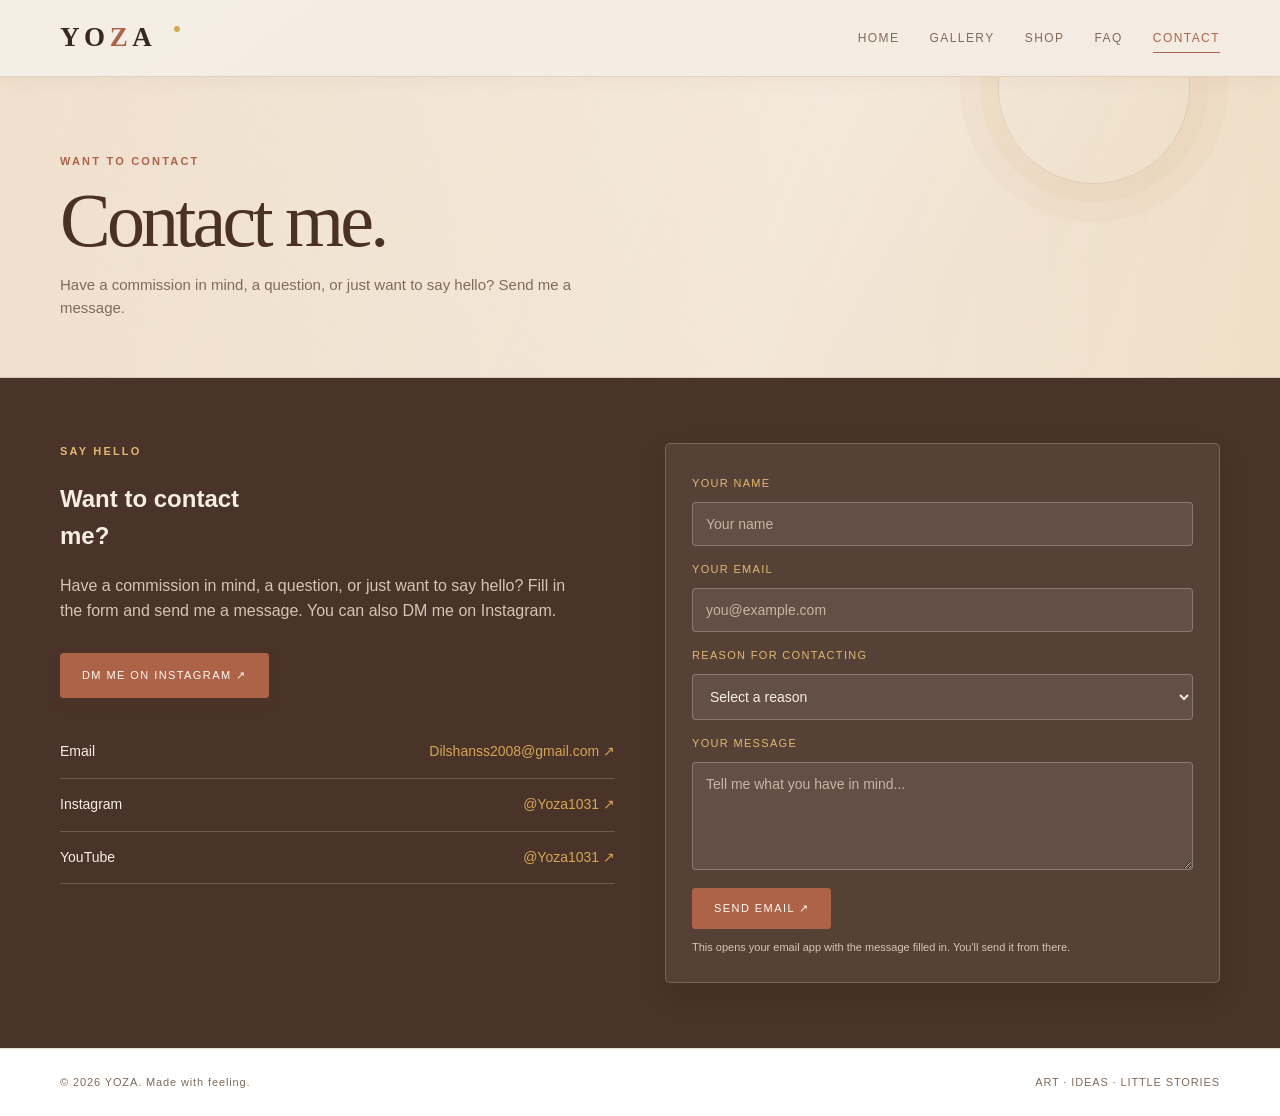
==== commit 295cc88a: "Restore contact enquiry form and email action" ====
--- a/contact.html
+++ b/contact.html
@@ -1 +1 @@
-<!doctype html><html lang="en"><head><meta charset="utf-8"><meta name="viewport" content="width=device-width, initial-scale=1"><meta name="theme-color" content="#f5eee4"><meta name="description" content="Contact YOZA for commissions, collaborations and art enquiries."><title>Contact — YOZA</title><link rel="stylesheet" href="style.css"></head><body><header class="topbar"><div class="wrap nav"><a class="logo brand" href="index.html"><span>YO<span>Z</span>A</span></a><button class="menu" id="menu" aria-label="Toggle menu">MENU</button><nav class="links" id="links"><a href="index.html">Home</a><a href="gallery.html">Gallery</a><a href="shop.html">Shop</a><a href="faq.html">FAQ</a><a href="contact.html" aria-current="page">Contact</a></nav></div></header><main><section class="page-hero"><div class="wrap"><div class="eyebrow">Want to contact</div><h1>Contact me.</h1><p>Have a commission in mind, a question, or just want to say hello? Send me a message.</p></div></section><section class="contact-page"><div class="wrap contact-grid"><div><div class="eyebrow">Say hello</div><h2>I'd love to<br>hear from you.</h2><p>Tell me what you're imagining, share a reference if you have one, and we can take it from there.</p><div class="actions"><a class="btn" href="https://instagram.com/Yoza1031" target="_blank" rel="noopener">DM me on Instagram</a></div></div><div class="contact-links"><a href="mailto:Dilshanss2008@gmail.com">Email <span>Dilshanss2008@gmail.com ↗</span></a><a href="https://instagram.com/Yoza1031" target="_blank" rel="noopener">Instagram <span>@Yoza1031 ↗</span></a><a href="https://youtube.com/@Yoza1031" target="_blank" rel="noopener">YouTube <span>@Yoza1031 ↗</span></a></div></div></section></main><footer><div class="wrap footer-row"><span>© <span class="year"></span> YOZA. Made with feeling.</span><span>ART · IDEAS · LITTLE STORIES</span></div></footer><script>const menu=document.getElementById('menu'),links=document.getElementById('links');if(menu&&links){menu.addEventListener('click',()=>links.classList.toggle('open'));links.querySelectorAll('a').forEach(a=>a.addEventListener('click',()=>links.classList.remove('open')))}document.querySelectorAll('.year').forEach(el=>el.textContent=new Date().getFullYear());</script></body></html>+<!doctype html><html lang="en"><head><meta charset="utf-8"><meta name="viewport" content="width=device-width, initial-scale=1"><meta name="theme-color" content="#f5eee4"><meta name="description" content="Contact YOZA for commissions, collaborations and art enquiries."><title>Contact — YOZA</title><link rel="stylesheet" href="style.css"></head><body><header class="topbar"><div class="wrap nav"><a class="logo brand" href="index.html"><span>YO<span>Z</span>A</span></a><button class="menu" id="menu" aria-label="Toggle menu">MENU</button><nav class="links" id="links"><a href="index.html">Home</a><a href="gallery.html">Gallery</a><a href="shop.html">Shop</a><a href="faq.html">FAQ</a><a href="contact.html" aria-current="page">Contact</a></nav></div></header><main><section class="page-hero"><div class="wrap"><div class="eyebrow">Want to contact</div><h1>Contact me.</h1><p>Have a commission in mind, a question, or just want to say hello? Send me a message.</p></div></section><section class="contact-page"><div class="wrap contact-grid"><div><div class="eyebrow">Say hello</div><h2>Want to contact<br>me?</h2><p>Have a commission in mind, a question, or just want to say hello? Fill in the form and send me a message. You can also DM me on Instagram.</p><div class="actions"><a class="btn" href="https://instagram.com/Yoza1031" target="_blank" rel="noopener">DM me on Instagram ↗</a></div><div class="contact-links"><a href="mailto:Dilshanss2008@gmail.com">Email <span>Dilshanss2008@gmail.com ↗</span></a><a href="https://instagram.com/Yoza1031" target="_blank" rel="noopener">Instagram <span>@Yoza1031 ↗</span></a><a href="https://youtube.com/@Yoza1031" target="_blank" rel="noopener">YouTube <span>@Yoza1031 ↗</span></a></div></div><form class="contact-form" id="contact-form"><label for="sender-name">Your name</label><input id="sender-name" name="name" type="text" autocomplete="name" placeholder="Your name" required><label for="sender-email">Your email</label><input id="sender-email" name="email" type="email" autocomplete="email" placeholder="you@example.com" required><label for="reason">Reason for contacting</label><select id="reason" name="reason" required><option value="" disabled selected>Select a reason</option><option>Commission enquiry</option><option>Collaboration</option><option>General question</option><option>Just saying hello</option></select><label for="message">Your message</label><textarea id="message" name="message" rows="5" placeholder="Tell me what you have in mind..." required></textarea><button class="btn" type="submit">Send email ↗</button><p class="form-note">This opens your email app with the message filled in. You'll send it from there.</p></form></div></section></main><footer><div class="wrap footer-row"><span>© <span class="year"></span> YOZA. Made with feeling.</span><span>ART · IDEAS · LITTLE STORIES</span></div></footer><script>const menu=document.getElementById('menu'),links=document.getElementById('links');if(menu&&links){menu.addEventListener('click',()=>links.classList.toggle('open'));links.querySelectorAll('a').forEach(a=>a.addEventListener('click',()=>links.classList.remove('open')))}document.querySelectorAll('.year').forEach(el=>el.textContent=new Date().getFullYear());</script><script>document.getElementById('contact-form').addEventListener('submit',function(event){event.preventDefault();const f=new FormData(this);const subject=encodeURIComponent(f.get('reason')+' — YOZA website');const body=encodeURIComponent('Name: '+f.get('name')+'\\nEmail: '+f.get('email')+'\\nReason: '+f.get('reason')+'\\n\\n'+f.get('message'));window.location.href='mailto:Dilshanss2008@gmail.com?subject='+subject+'&body='+body;});</script></body></html>
--- a/style.css
+++ b/style.css
@@ -52,3 +52,42 @@
 .faq-item[open] summary:after{content:"−"}
 .faq-item p{max-width:680px;margin:0;padding:0 24px 20px 0;color:var(--muted);font-size:14px}
 @media(max-width:760px){.contact-form{padding:20px}.contact-page .contact-grid{gap:28px}}
+
+
+/* Warm, lively polish — CSS only, no external images */
+body:before{background:none!important;opacity:0!important}
+body:after{background:none!important;opacity:0!important}
+body{background:linear-gradient(145deg,#f8f0e5 0%,#f2e5d5 52%,#f6ede1 100%);background-attachment:fixed}
+.topbar{border-bottom-color:rgba(173,99,72,.22);box-shadow:0 3px 18px rgba(77,48,32,.045)}
+.logo{position:relative;letter-spacing:.17em}
+.logo:after{content:"";display:block;width:6px;height:6px;border-radius:50%;background:var(--honey);margin-left:8px;align-self:flex-start;margin-top:9px}
+.links a{position:relative;padding:8px 0;transition:color .22s ease}
+.links a:after{content:"";position:absolute;left:0;right:100%;bottom:2px;height:1px;background:var(--terra);transition:right .22s ease}
+.links a:hover:after,.links a[aria-current="page"]:after{right:0}
+.page-hero{position:relative;overflow:hidden;background:linear-gradient(110deg,rgba(232,207,181,.48),rgba(248,240,229,.15) 62%,rgba(214,166,83,.12));}
+.page-hero:after{content:"";position:absolute;width:190px;height:190px;border-radius:50%;right:7%;top:-85px;border:1px solid rgba(173,99,72,.18);box-shadow:0 0 0 18px rgba(214,166,83,.055),0 0 0 38px rgba(173,99,72,.035);pointer-events:none}
+.page-hero .wrap{position:relative;z-index:1}
+.page-hero h1{color:#4b3024}
+.page-hero p{font-size:15px}
+.hero{position:relative;overflow:hidden;border-radius:0 0 5px 5px;background:radial-gradient(ellipse at 88% 48%,rgba(214,166,83,.22),transparent 35%),linear-gradient(110deg,rgba(232,207,181,.22),transparent 65%)}
+.hero:after{content:"";position:absolute;right:8%;top:15%;width:clamp(150px,22vw,260px);aspect-ratio:1;border-radius:50%;border:1px solid rgba(173,99,72,.2);box-shadow:0 0 0 18px rgba(214,166,83,.08),0 0 0 42px rgba(173,99,72,.045);pointer-events:none}
+.hero>div{position:relative;z-index:1}
+.hero .actions{position:relative;z-index:2}
+.btn{box-shadow:0 5px 14px rgba(117,65,43,.10)}
+.btn:hover{box-shadow:0 9px 20px rgba(117,65,43,.16)}
+.gallery-card{transition:transform .25s ease,box-shadow .25s ease,border-color .25s ease}
+.gallery-card:hover{transform:translateY(-5px);box-shadow:0 12px 26px rgba(78,49,31,.10);border-color:#c69a78}
+.gallery-image{transition:background .25s ease}
+.gallery-card:hover .gallery-image{background:#e9d5c1}
+.service{box-shadow:0 3px 12px rgba(78,49,31,.035)}
+.service:hover{box-shadow:0 12px 24px rgba(78,49,31,.09)}
+.feature{transition:transform .25s ease,box-shadow .25s ease}
+.feature:hover{transform:translateY(-3px);box-shadow:0 10px 22px rgba(78,49,31,.07)}
+.faq-item summary{transition:color .2s ease}
+.faq-item summary:hover{color:var(--terra)}
+.contact-form{border-radius:5px;box-shadow:0 12px 30px rgba(24,13,8,.10)}
+.contact-form input,.contact-form select,.contact-form textarea{border-radius:4px}
+footer{border-top:1px solid rgba(217,201,183,.6)}
+@keyframes yoza-rise{from{opacity:0;transform:translateY(12px)}to{opacity:1;transform:translateY(0)}}
+main{animation:yoza-rise .55s ease both}
+@media(prefers-reduced-motion:reduce){*,*::before,*::after{scroll-behavior:auto!important;animation-duration:.01ms!important;animation-iteration-count:1!important;transition-duration:.01ms!important}}
